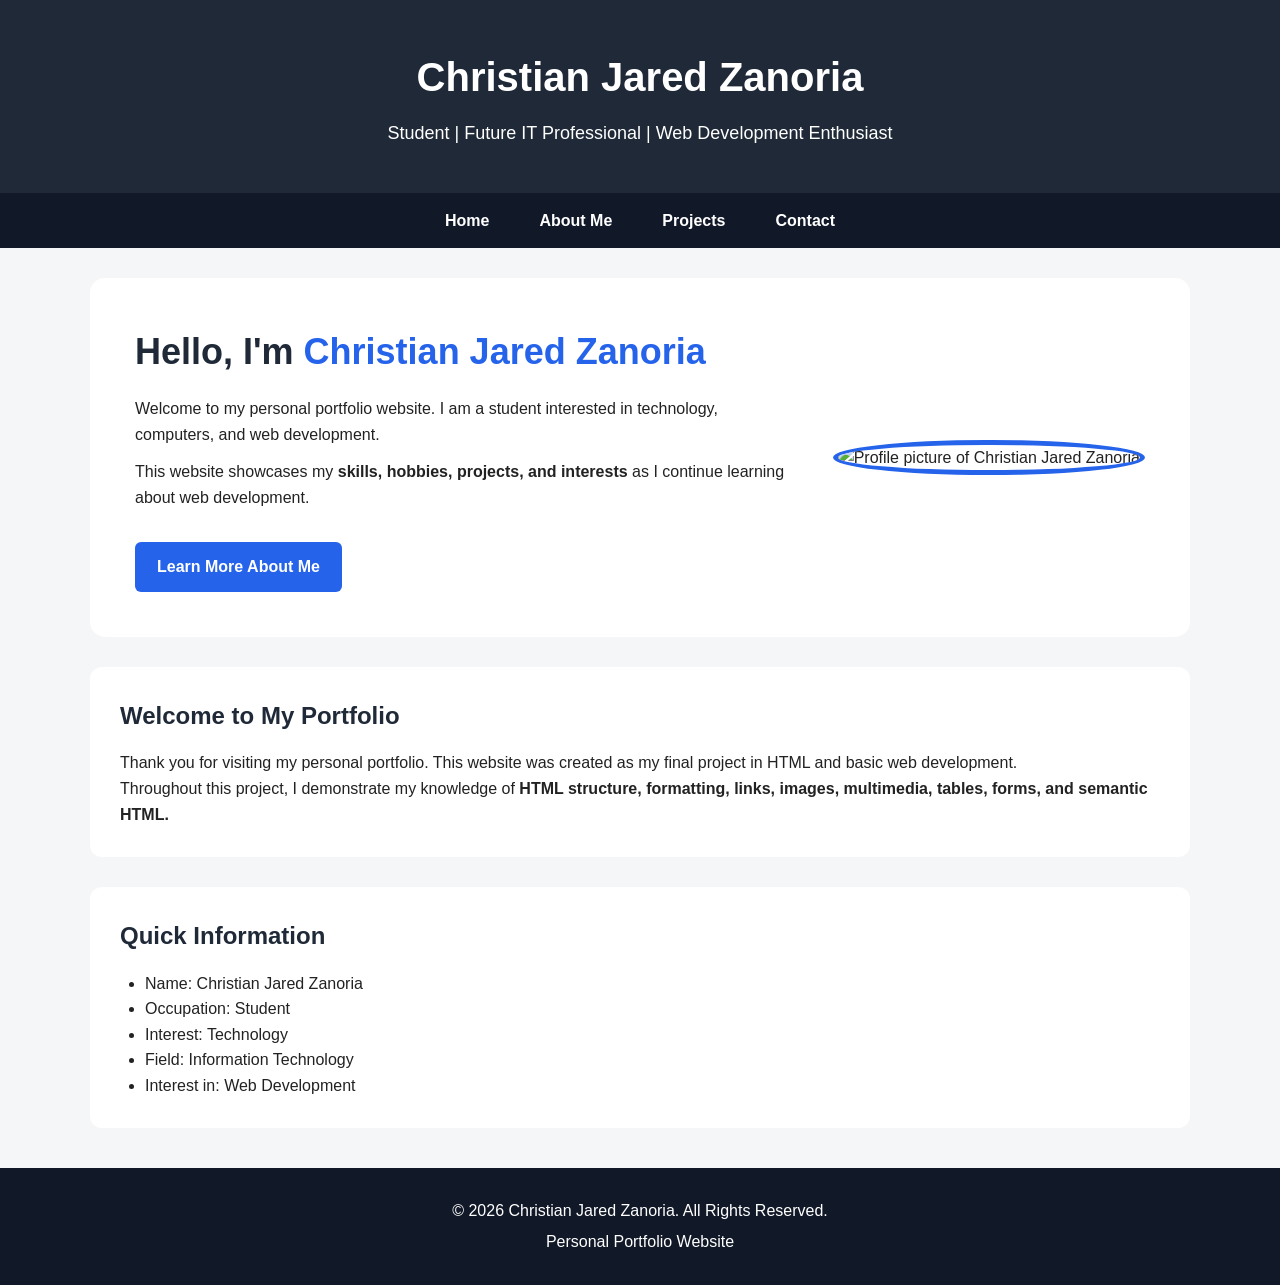
==== index.html @ aafdacde "Add files via upload" ====
<!DOCTYPE html>
<html lang="en">

<head>
    <meta charset="UTF-8">
    <meta name="viewport" content="width=device-width, initial-scale=1.0">
    <title>Christian Jared Zanoria | Home</title>
    <link rel="stylesheet" href="style.css">
</head>

<body>

<header>
    <div class="container">
        <h1>Christian Jared Zanoria</h1>
        <p>Student | Future IT Professional | Web Development Enthusiast</p>
    </div>
</header>

<nav>
    <div class="container">
        <a href="index.html">Home</a>
        <a href="about.html">About Me</a>
        <a href="projects.html">Projects</a>
        <a href="contact.html">Contact</a>
    </div>
</nav>

<main>

    <section class="hero">

        <div class="hero-text">
            <h2>Hello, I'm <span>Christian Jared Zanoria</span></h2>

            <p>
                Welcome to my personal portfolio website. I am a student
                interested in technology, computers, and web development.
            </p>

            <p>
                This website showcases my
                <strong>skills, hobbies, projects, and interests</strong>
                as I continue learning about web development.
            </p>

            <a href="about.html" class="button">
                Learn More About Me
            </a>
        </div>

        <div class="profile">
            <img src="images/profile.jpg"
                 alt="Profile picture of Christian Jared Zanoria">
        </div>

    </section>

    <section class="welcome">

        <h2>Welcome to My Portfolio</h2>

        <p>
            Thank you for visiting my personal portfolio. This website
            was created as my final project in HTML and basic web development.
        </p>

        <p>
            Throughout this project, I demonstrate my knowledge of
            <strong>HTML structure, formatting, links, images, multimedia,
            tables, forms, and semantic HTML.</strong>
        </p>

    </section>

    <aside class="quick-info">

        <h2>Quick Information</h2>

        <ul>
            <li>Name: Christian Jared Zanoria</li>
            <li>Occupation: Student</li>
            <li>Interest: Technology</li>
            <li>Field: Information Technology</li>
            <li>Interest in: Web Development</li>
        </ul>

    </aside>

</main>

<footer>
    <p>&copy; 2026 Christian Jared Zanoria. All Rights Reserved.</p>
    <p>Personal Portfolio Website</p>
</footer>

</body>
</html>
---- style.css ----
/* =================================
   GENERAL SETTINGS
   ================================= */

* {
    margin: 0;
    padding: 0;
    box-sizing: border-box;
}

html {
    scroll-behavior: smooth;
}

body {
    font-family: Arial, Helvetica, sans-serif;
    line-height: 1.6;
    background-color: #f4f6f8;
    color: #222;
}

.container {
    width: 90%;
    max-width: 1100px;
    margin: auto;
}

h2 {
    color: #1f2937;
    margin-bottom: 15px;
}

h3 {
    color: #1f2937;
    margin-top: 15px;
    margin-bottom: 10px;
}


/* =================================
   HEADER
   ================================= */

header {
    background-color: #1f2937;
    color: white;
    text-align: center;
    padding: 45px 20px;
}

header h1 {
    font-size: 40px;
    margin-bottom: 10px;
}

header p {
    font-size: 18px;
}


/* =================================
   NAVIGATION
   ================================= */

nav {
    background-color: #111827;
}

nav .container {
    display: flex;
    justify-content: center;
    flex-wrap: wrap;
}

nav a {
    color: white;
    text-decoration: none;
    padding: 15px 25px;
    display: block;
    font-weight: bold;
}

nav a:hover {
    background-color: #374151;
}


/* =================================
   MAIN
   ================================= */

main {
    width: 90%;
    max-width: 1100px;
    margin: 30px auto;
}

section {
    margin-bottom: 30px;
}


/* =================================
   HOME PAGE
   ================================= */

.hero {
    background-color: white;
    padding: 45px;
    border-radius: 15px;

    display: flex;
    align-items: center;
    justify-content: space-between;

    gap: 40px;
}

.hero-text {
    flex: 1;
}

.hero-text h2 {
    font-size: 36px;
}

.hero-text span {
    color: #2563eb;
}

.hero-text p {
    margin-bottom: 12px;
}

.profile img {
    width: 260px;
    height: 260px;

    object-fit: cover;

    border-radius: 50%;

    border: 5px solid #2563eb;
}

.button {
    display: inline-block;

    margin-top: 20px;

    padding: 12px 22px;

    background-color: #2563eb;

    color: white;

    text-decoration: none;

    border-radius: 6px;

    font-weight: bold;
}

.button:hover {
    background-color: #1d4ed8;
}

.welcome,
.quick-info,
.content-section,
.multimedia-section,
.contact-section,
.contact-info,
.tip-box {
    background-color: white;

    padding: 30px;

    border-radius: 12px;

    margin-bottom: 30px;
}

.quick-info ul {
    margin-left: 25px;
}


/* =================================
   ABOUT PAGE
   ================================= */

.content-section ul,
.content-section ol {
    margin: 10px 0 25px 30px;
}

.content-section li {
    margin-bottom: 8px;
}

hr {
    margin: 25px 0;

    border: none;

    border-top: 1px solid #ddd;
}


/* =================================
   TABLE
   ================================= */

table {
    width: 100%;

    border-collapse: collapse;

    margin-top: 20px;
}

th,
td {
    border: 1px solid #ccc;

    padding: 13px;

    text-align: left;
}

th {
    background-color: #1f2937;

    color: white;
}

tr:nth-child(even) {
    background-color: #f3f4f6;
}


/* =================================
   PROJECTS
   ================================= */

.projects {
    display: grid;

    grid-template-columns:
        repeat(3, 1fr);

    gap: 20px;
}

.project-card {
    border: 1px solid #ddd;

    border-radius: 10px;

    padding: 20px;

    background-color: #f9fafb;
}

.project-card img {
    width: 100%;

    height: 180px;

    object-fit: cover;

    border-radius: 8px;
}

.project-card p {
    margin-bottom: 15px;
}

.project-card a {
    color: #2563eb;

    font-weight: bold;

    text-decoration: none;
}

.project-card a:hover {
    text-decoration: underline;
}


/* =================================
   MULTIMEDIA
   ================================= */

.multimedia-section audio {
    width: 100%;

    margin: 10px 0 30px;
}

.multimedia-section video {
    display: block;

    max-width: 100%;

    margin-top: 10px;

    border-radius: 8px;
}


/* =================================
   CONTACT FORM
   ================================= */

form {
    margin-top: 20px;
}

form > label {
    display: block;

    margin-top: 15px;

    margin-bottom: 5px;

    font-weight: bold;
}

input[type="text"],
input[type="email"],
select,
textarea {
    width: 100%;

    padding: 12px;

    border: 1px solid #ccc;

    border-radius: 6px;

    font-size: 16px;

    font-family: Arial, Helvetica, sans-serif;
}

textarea {
    resize: vertical;
}

fieldset {
    border: 1px solid #ccc;

    border-radius: 6px;

    padding: 15px;

    margin-top: 20px;
}

fieldset legend {
    font-weight: bold;

    padding: 0 5px;
}

fieldset label {
    display: block;

    font-weight: normal;

    margin: 8px 0;
}

input[type="radio"],
input[type="checkbox"] {
    margin-right: 8px;
}

.form-buttons {
    margin-top: 20px;
}

button {
    padding: 12px 25px;

    border: none;

    border-radius: 6px;

    cursor: pointer;

    font-size: 16px;

    margin-right: 10px;

    background-color: #2563eb;

    color: white;
}

button:hover {
    background-color: #1d4ed8;
}


/* =================================
   ASIDE
   ================================= */

.tip-box {
    border-left: 5px solid #2563eb;
}

.tip-box a {
    color: #2563eb;

    font-weight: bold;
}

.contact-info {
    text-align: center;
}

.contact-info p {
    margin: 8px;
}


/* =================================
   FOOTER
   ================================= */

footer {
    background-color: #111827;

    color: white;

    text-align: center;

    padding: 25px;

    margin-top: 40px;
}

footer p {
    margin: 5px;
}


/* =================================
   RESPONSIVE DESIGN
   ================================= */

@media (max-width: 800px) {

    .hero {
        flex-direction: column-reverse;

        text-align: center;

        padding: 30px;
    }

    .projects {
        grid-template-columns: 1fr;
    }

    nav .container {
        flex-direction: column;

        text-align: center;
    }

    nav a {
        width: 100%;
    }

    .profile img {
        width: 200px;

        height: 200px;
    }

    header h1 {
        font-size: 30px;
    }

    .hero-text h2 {
        font-size: 28px;
    }

    table {
        font-size: 14px;
    }
}
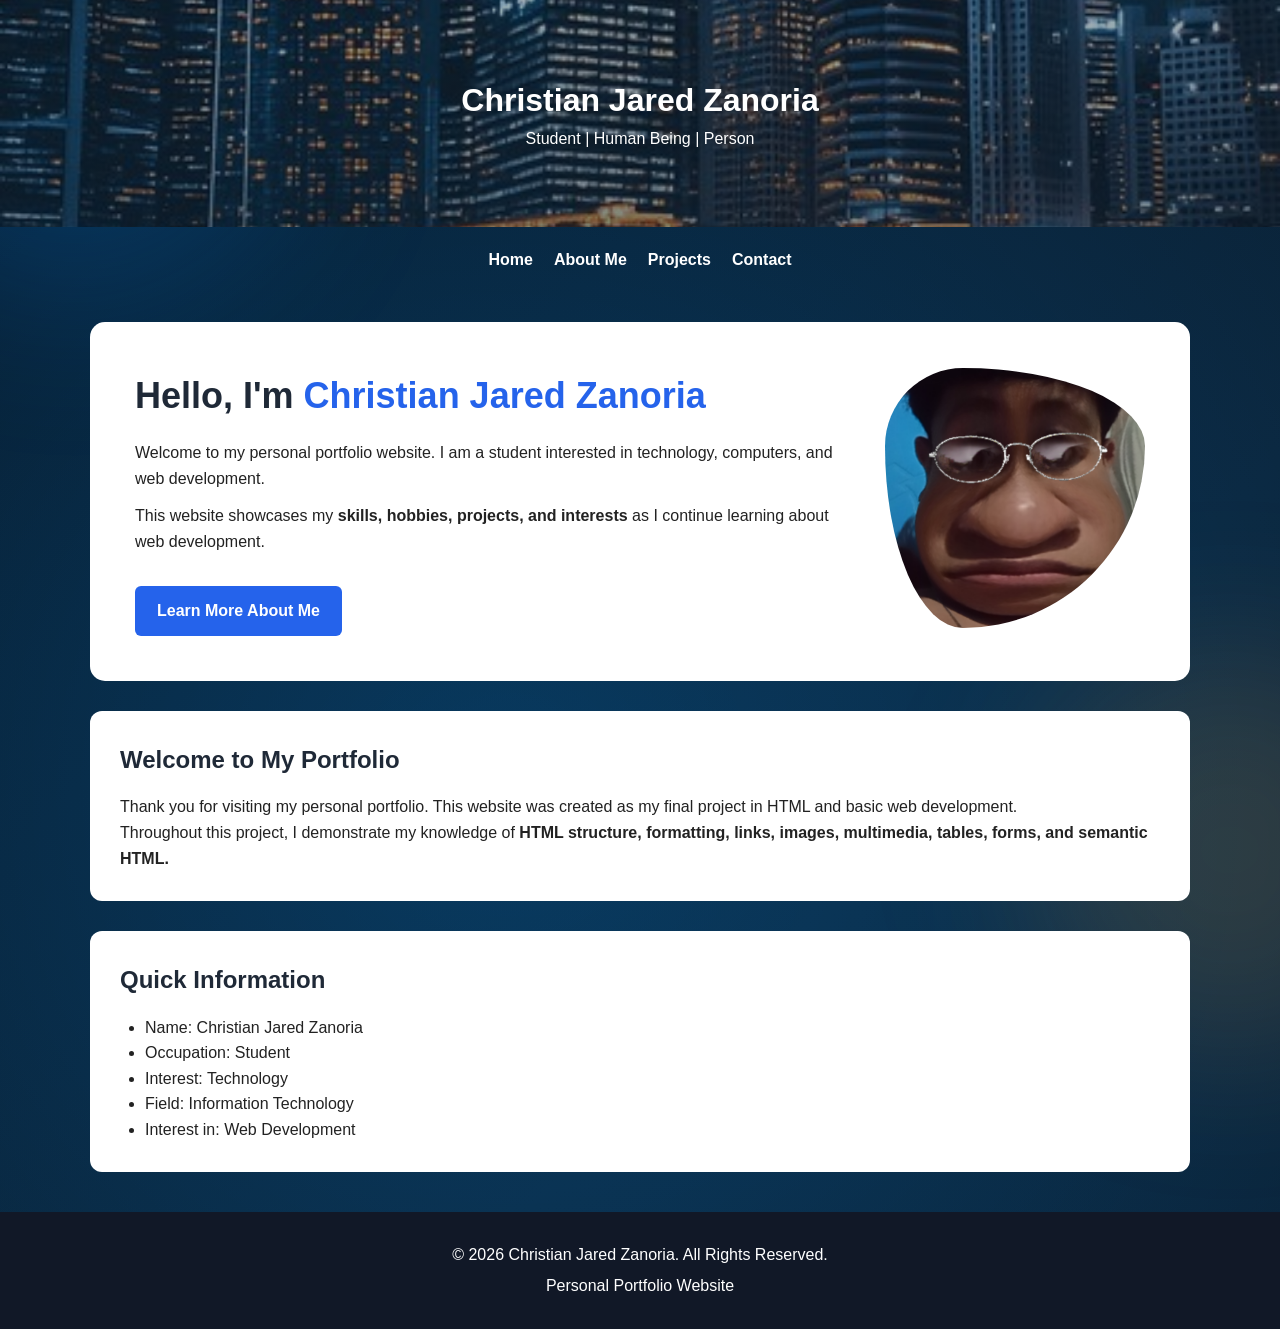
==== commit dc63cabe: "Update index.html" ====
--- a/index.html
+++ b/index.html
@@ -13,7 +13,7 @@
 <header>
     <div class="container">
         <h1>Christian Jared Zanoria</h1>
-        <p>Student | Future IT Professional | Web Development Enthusiast</p>
+        <p>Student | Human Being | Person</p>
     </div>
 </header>
 
@@ -95,4 +95,4 @@
 </footer>
 
 </body>
-</html>+</html>
--- a/style.css
+++ b/style.css
@@ -42,15 +42,25 @@
    ================================= */
 
 header {
-    background-color: #1f2937;
+    position: relative;
+
+    background-image:
+        linear-gradient(
+            rgba(7, 26, 43, 0.35),
+            rgba(7, 26, 43, 0.50)
+        ),
+        url("images/city.jpg");
+
+    background-size: cover;
+    background-position: center;
+    background-repeat: no-repeat;
+
     color: white;
     text-align: center;
-    padding: 45px 20px;
-}
-
-header h1 {
-    font-size: 40px;
-    margin-bottom: 10px;
+    padding: 75px 20px;
+
+    overflow: hidden;
+}
 }
 
 header p {
@@ -58,30 +68,43 @@
 }
 
 
-/* =================================
-   NAVIGATION
-   ================================= */
-
-nav {
-    background-color: #111827;
-}
+/* ================================
+   NAVIGATION BUTTONS
+   ================================ */
 
 nav .container {
     display: flex;
     justify-content: center;
+    align-items: center;
+    gap: 10px;
     flex-wrap: wrap;
 }
 
 nav a {
+    display: inline-block;
+    padding: 12px 20px;
     color: white;
     text-decoration: none;
-    padding: 15px 25px;
-    display: block;
     font-weight: bold;
-}
-
+    border-radius: 8px;
+
+    /* Animation */
+    transition: 
+        transform 0.3s ease,
+        background-color 0.3s ease,
+        box-shadow 0.3s ease;
+}
+
+/* Hover effect */
 nav a:hover {
-    background-color: #374151;
+    transform: translateY(-5px);
+    background-color: #2563eb;
+    box-shadow: 0 5px 15px rgba(0, 0, 0, 0.3);
+}
+
+/* When button is clicked */
+nav a:active {
+    transform: translateY(-1px) scale(0.96);
 }
 
 
@@ -138,9 +161,10 @@
 
     object-fit: cover;
 
-    border-radius: 50%;
-
-    border: 5px solid #2563eb;
+    border-radius: 30% 70% 70% 30%
+    / 30% 30% 70% 70%;
+
+    border: 0px solid #2563eb;
 }
 
 .button {
@@ -208,38 +232,54 @@
 }
 
 
-/* =================================
-   TABLE
-   ================================= */
+/* TABLE */
 
 table {
-    width: 100%;
-
+    width: calc(100% - 40px) !important;
+    max-width: 900px;
+    margin: 25px auto !important;
     border-collapse: collapse;
-
-    margin-top: 20px;
+    box-sizing: border-box;
 }
 
 th,
 td {
     border: 1px solid #ccc;
-
-    padding: 13px;
-
+    padding: 15px;
     text-align: left;
+    vertical-align: middle;
+    box-sizing: border-box;
 }
 
 th {
     background-color: #1f2937;
-
     color: white;
 }
 
 tr:nth-child(even) {
     background-color: #f3f4f6;
 }
-
-
+/* =================================
+   PERSONAL MOTTO
+   ================================= */
+
+.tip-box {
+    padding: 15px 25px 25px 25px;
+}
+   
+.tip-box h3 {
+   text-align: left;
+   margin-top: 0px;
+   margin-bottom: 20px;
+}
+
+.tip-box p {
+    text-align: center;
+    font-size: 17px;
+    margin-top: 0px;
+    margin-bottom: 0px;
+
+}
 /* =================================
    PROJECTS
    ================================= */
@@ -426,6 +466,7 @@
 
 .contact-info p {
     margin: 8px;
+    text-align: left;
 }
 
 
@@ -495,4 +536,353 @@
     table {
         font-size: 14px;
     }
-}+}
+
+
+   /* =====================================
+   MINIMALIST MOVING ANIMATIONS
+===================================== */
+
+/* Smooth page entrance */
+main {
+    animation: pageEnter 0.8s ease-out;
+}
+
+@keyframes pageEnter {
+    from {
+        opacity: 0;
+        transform: translateY(15px);
+    }
+
+    to {
+        opacity: 1;
+        transform: translateY(0);
+    }
+}
+
+
+/* Profile picture floating animation */
+.hero-image img {
+    animation: profileFloat 4s ease-in-out infinite;
+}
+
+@keyframes profileFloat {
+    0%,
+    100% {
+        transform: translateY(0);
+    }
+
+    50% {
+        transform: translateY(-8px);
+    }
+}
+
+
+/* Buttons */
+.button {
+    transition: transform 0.25s ease,
+                box-shadow 0.25s ease;
+}
+
+.button:hover {
+    transform: translateY(-3px);
+    box-shadow: 0 6px 15px rgba(0, 0, 0, 0.15);
+}
+
+
+/* Navigation */
+nav a {
+    transition: transform 0.25s ease,
+                background-color 0.25s ease;
+}
+
+nav a:hover {
+    transform: translateY(-2px);
+}
+
+
+/* Cards */
+.card {
+    transition: transform 0.3s ease,
+                box-shadow 0.3s ease;
+}
+
+.card:hover {
+    transform: translateY(-4px);
+    box-shadow: 0 8px 20px rgba(0, 0, 0, 0.10);
+}
+
+
+/* Project cards */
+.project-card {
+    transition: transform 0.3s ease,
+                box-shadow 0.3s ease;
+}
+
+.project-card:hover {
+    transform: translateY(-6px);
+    box-shadow: 0 10px 25px rgba(0, 0, 0, 0.12);
+}
+
+
+/* Project images gently zoom on hover */
+.project-card img {
+    transition: transform 0.4s ease;
+}
+
+.project-card:hover img {
+    transform: scale(1.03);
+}
+
+
+/* Accessibility */
+@media (prefers-reduced-motion: reduce) {
+
+    *,
+    *::before,
+    *::after {
+        animation: none !important;
+        transition: none !important;
+    }
+}
+/* =================================
+   NAME ANIMATION
+   ================================= */
+
+header h1 {
+    animation: fadeSlideDown 1.2s ease-out;
+}
+
+@keyframes fadeSlideDown {
+    from {
+        opacity: 0;
+        transform: translateY(-25px);
+    }
+
+    to {
+        opacity: 1;
+        transform: translateY(0);
+    }
+}
+/* ================================
+   MOBILE NAVIGATION - ONE ROW
+   ================================ */
+
+nav .container {
+    display: flex !important;
+    flex-direction: row !important;
+    justify-content: center !important;
+    align-items: center !important;
+    gap: 20px !important;
+    width: 100% !important;
+    padding: 10px 20px !important;
+}
+
+nav .container a {
+    display: inline-flex !important;
+    width: auto !important;
+    margin: 0 !important;
+    padding: 10px 8px !important;
+    font-size: 16px !important;
+    white-space: nowrap !important;
+    text-align: center;
+    border-radius: 8px;
+
+    transition: all 0.3s ease;
+}
+
+/* Animation */
+nav .container a:hover {
+    transform: translateY(-4px);
+    background-color: #2563eb;
+    box-shadow: 0 5px 12px rgba(0, 0, 0, 0.3);
+}
+
+nav .container a:active {
+    transform: scale(0.92);
+}
+/* ================================
+   NAVIGATION ANIMATION
+   ================================ */
+
+nav .container {
+    display: flex !important;
+    flex-direction: row !important;
+    justify-content: center !important;
+    align-items: center !important;
+    gap: 5px !important;
+}
+
+/* Starting position */
+nav a {
+    opacity: 0;
+    transform: translateY(15px);
+    animation: navFadeIn 0.7s ease forwards;
+}
+
+/* Show one by one */
+nav a:nth-child(1) {
+    animation-delay: 0.3s;
+}
+
+nav a:nth-child(2) {
+    animation-delay: 0.6s;
+}
+
+nav a:nth-child(3) {
+    animation-delay: 0.9s;
+}
+
+nav a:nth-child(4) {
+    animation-delay: 1.2s;
+}
+
+/* Animation */
+@keyframes navFadeIn {
+    from {
+        opacity: 0;
+        transform: translateY(15px);
+    }
+
+    to {
+        opacity: 1;
+        transform: translateY(0);
+    }
+}
+
+/* Hover effect after appearing */
+nav a:hover {
+    transform: translateY(-4px);
+    background-color: #2563eb;
+    box-shadow: 0 5px 12px rgba(0, 0, 0, 0.3);
+}
+/* =================================
+   MODERN CITY MOVING BACKGROUND
+   ================================= */
+
+body {
+    position: relative;
+    overflow-x: hidden;
+
+    background:
+        radial-gradient(
+            circle at 20% 30%,
+            rgba(0, 150, 255, 0.20),
+            transparent 35%
+        ),
+        radial-gradient(
+            circle at 80% 70%,
+            rgba(255, 170, 60, 0.15),
+            transparent 35%
+        ),
+        linear-gradient(
+            135deg,
+            #071a2b,
+            #0b263d,
+            #092238,
+            #061522
+        );
+
+    background-size: 200% 200%;
+    animation: cityBackground 12s ease-in-out infinite;
+}
+
+
+/* Blue city glow */
+body::before {
+    content: "";
+    position: fixed;
+
+    width: 450px;
+    height: 450px;
+
+    top: -150px;
+    left: -150px;
+
+    border-radius: 50%;
+
+    background: rgba(0, 140, 255, 0.18);
+
+    filter: blur(80px);
+
+    z-index: -1;
+
+    animation: blueGlow 9s ease-in-out infinite alternate;
+}
+
+
+/* Warm building-light glow */
+body::after {
+    content: "";
+    position: fixed;
+
+    width: 400px;
+    height: 400px;
+
+    right: -150px;
+    bottom: -150px;
+
+    border-radius: 50%;
+
+    background: rgba(255, 170, 60, 0.14);
+
+    filter: blur(80px);
+
+    z-index: -1;
+
+    animation: goldGlow 11s ease-in-out infinite alternate;
+}
+
+
+/* Background movement */
+@keyframes cityBackground {
+
+    0% {
+        background-position: 0% 50%;
+    }
+
+    50% {
+        background-position: 100% 50%;
+    }
+
+    100% {
+        background-position: 0% 50%;
+    }
+
+}
+
+
+/* Blue glow movement */
+@keyframes blueGlow {
+
+    0% {
+        transform: translate(0, 0) scale(1);
+    }
+
+    50% {
+        transform: translate(180px, 120px) scale(1.25);
+    }
+
+    100% {
+        transform: translate(350px, 250px) scale(0.9);
+    }
+
+}
+
+
+/* Golden glow movement */
+@keyframes goldGlow {
+
+    0% {
+        transform: translate(0, 0) scale(1);
+    }
+
+    50% {
+        transform: translate(-150px, -120px) scale(1.3);
+    }
+
+    100% {
+        transform: translate(-300px, -250px) scale(0.9);
+    }
+
+   }
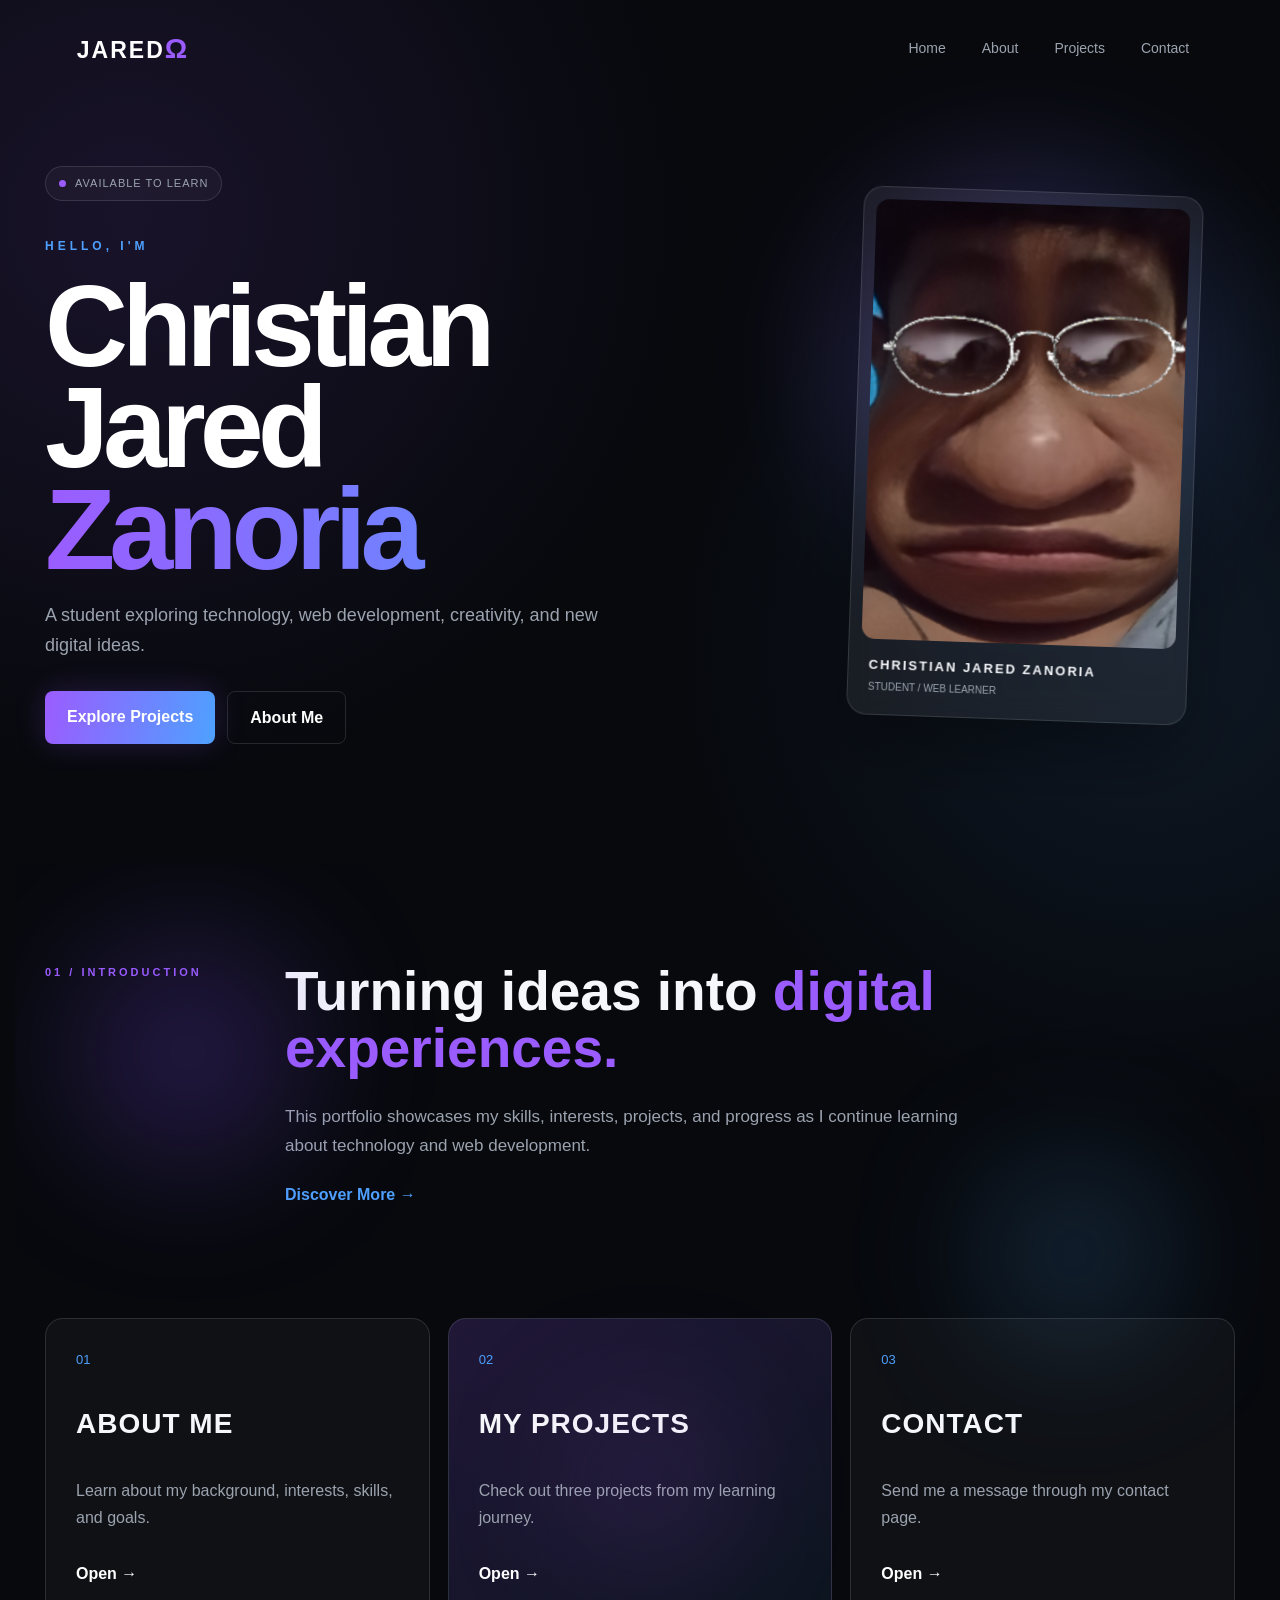
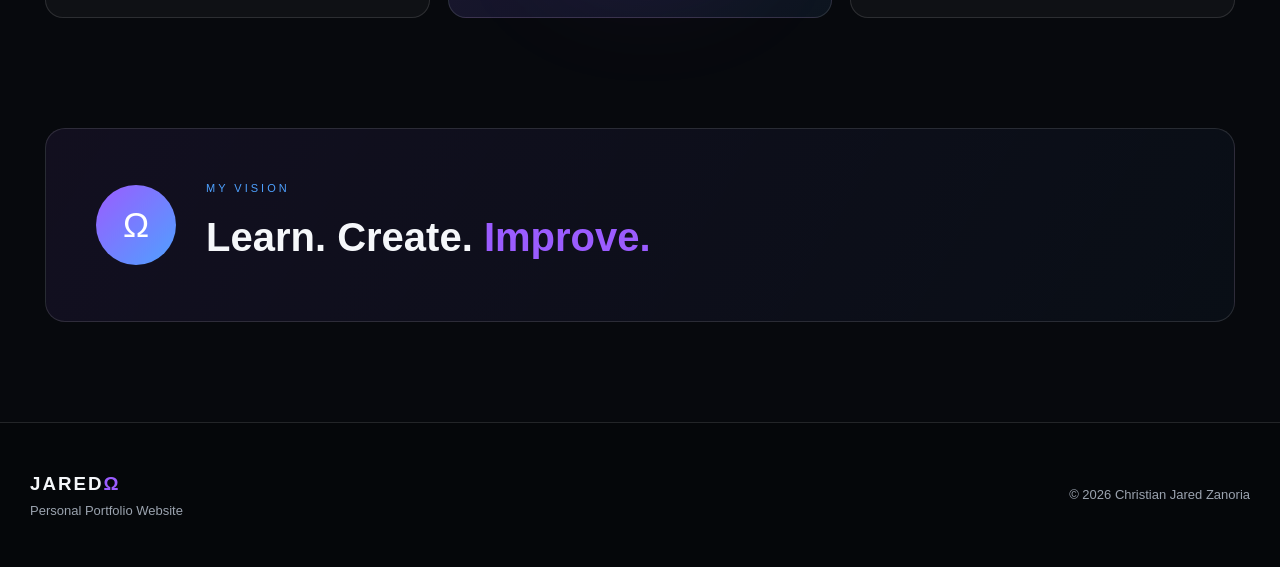
==== commit b791e70f: "Add files via upload" ====
--- a/index.html
+++ b/index.html
@@ -4,95 +4,239 @@
 <head>
     <meta charset="UTF-8">
     <meta name="viewport" content="width=device-width, initial-scale=1.0">
-    <title>Christian Jared Zanoria | Home</title>
+
+    <title>Christian Jared Zanoria | Portfolio</title>
+
     <link rel="stylesheet" href="style.css">
 </head>
 
 <body>
 
 <header>
-    <div class="container">
-        <h1>Christian Jared Zanoria</h1>
-        <p>Student | Human Being | Person</p>
+
+    <nav>
+
+        <div class="nav-container">
+
+            <a href="index.html" class="logo">
+                JARED<span>Ω</span>
+            </a>
+
+            <div class="nav-links">
+
+                <a href="index.html">Home</a>
+                <a href="about.html">About</a>
+                <a href="projects.html">Projects</a>
+                <a href="contact.html">Contact</a>
+
+            </div>
+
+        </div>
+
+    </nav>
+
+
+    <section class="hero">
+
+        <div class="hero-content">
+
+            <div class="status">
+                <span></span>
+                AVAILABLE TO LEARN
+            </div>
+
+            <p class="intro">
+                HELLO, I'M
+            </p>
+
+            <h1>
+                Christian Jared
+                <strong>Zanoria</strong>
+            </h1>
+
+            <p class="hero-text">
+                A student exploring technology, web development,
+                creativity, and new digital ideas.
+            </p>
+
+            <div class="hero-buttons">
+
+                <a href="projects.html" class="main-button">
+                    Explore Projects
+                </a>
+
+                <a href="about.html" class="outline-button">
+                    About Me
+                </a>
+
+            </div>
+
+        </div>
+
+
+        <div class="profile-container">
+
+            <div class="glow-circle"></div>
+
+            <div class="profile-card">
+
+                <img src="images/profile.jpg"
+                     alt="Reencarl Omega">
+
+                <div class="profile-info">
+
+                    <strong>CHRISTIAN JARED ZANORIA</strong>
+
+                    <span>STUDENT / WEB LEARNER</span>
+
+                </div>
+
+            </div>
+
+        </div>
+
+    </section>
+
+</header>
+
+
+<main>
+    
+    <div class="floating-orb orb-1"></div>
+    <div class="floating-orb orb-2"></div>
+    <div class="floating-orb orb-3"></div>
+    
+    <section class="welcome">
+
+        <div class="section-tag">
+            01 / INTRODUCTION
+        </div>
+
+        <div class="welcome-content">
+
+            <h2>
+                Turning ideas into
+                <span>digital experiences.</span>
+            </h2>
+
+            <p>
+                This portfolio showcases my skills, interests,
+                projects, and progress as I continue learning
+                about technology and web development.
+            </p>
+
+            <a href="about.html">
+                Discover More →
+            </a>
+
+        </div>
+
+    </section>
+
+
+    <section class="feature-grid">
+
+        <article class="feature-card">
+
+            <span>01</span>
+
+            <h3>ABOUT ME</h3>
+
+            <p>
+                Learn about my background,
+                interests, skills, and goals.
+            </p>
+
+            <a href="about.html">
+                Open →
+            </a>
+
+        </article>
+
+
+        <article class="feature-card featured">
+
+            <span>02</span>
+
+            <h3>MY PROJECTS</h3>
+
+            <p>
+                Check out three projects
+                from my learning journey.
+            </p>
+
+            <a href="projects.html">
+                Open →
+            </a>
+
+        </article>
+
+
+        <article class="feature-card">
+
+            <span>03</span>
+
+            <h3>CONTACT</h3>
+
+            <p>
+                Send me a message through
+                my contact page.
+            </p>
+
+            <a href="contact.html">
+                Open →
+            </a>
+
+        </article>
+
+    </section>
+
+
+    <aside class="vision">
+
+        <div class="vision-symbol">
+            Ω
+        </div>
+
+        <div>
+
+            <p>MY VISION</p>
+
+            <h2>
+                Learn. Create.
+                <span>Improve.</span>
+            </h2>
+
+        </div>
+
+    </aside>
+
+</main>
+
+
+<footer>
+
+    <div class="footer-container">
+
+        <div>
+
+            <h3>
+                JARED<span>Ω</span>
+            </h3>
+
+            <p>
+                Personal Portfolio Website
+            </p>
+
+        </div>
+
+        <p>
+            © 2026 Christian Jared Zanoria
+        </p>
+
     </div>
-</header>
-
-<nav>
-    <div class="container">
-        <a href="index.html">Home</a>
-        <a href="about.html">About Me</a>
-        <a href="projects.html">Projects</a>
-        <a href="contact.html">Contact</a>
-    </div>
-</nav>
-
-<main>
-
-    <section class="hero">
-
-        <div class="hero-text">
-            <h2>Hello, I'm <span>Christian Jared Zanoria</span></h2>
-
-            <p>
-                Welcome to my personal portfolio website. I am a student
-                interested in technology, computers, and web development.
-            </p>
-
-            <p>
-                This website showcases my
-                <strong>skills, hobbies, projects, and interests</strong>
-                as I continue learning about web development.
-            </p>
-
-            <a href="about.html" class="button">
-                Learn More About Me
-            </a>
-        </div>
-
-        <div class="profile">
-            <img src="images/profile.jpg"
-                 alt="Profile picture of Christian Jared Zanoria">
-        </div>
-
-    </section>
-
-    <section class="welcome">
-
-        <h2>Welcome to My Portfolio</h2>
-
-        <p>
-            Thank you for visiting my personal portfolio. This website
-            was created as my final project in HTML and basic web development.
-        </p>
-
-        <p>
-            Throughout this project, I demonstrate my knowledge of
-            <strong>HTML structure, formatting, links, images, multimedia,
-            tables, forms, and semantic HTML.</strong>
-        </p>
-
-    </section>
-
-    <aside class="quick-info">
-
-        <h2>Quick Information</h2>
-
-        <ul>
-            <li>Name: Christian Jared Zanoria</li>
-            <li>Occupation: Student</li>
-            <li>Interest: Technology</li>
-            <li>Field: Information Technology</li>
-            <li>Interest in: Web Development</li>
-        </ul>
-
-    </aside>
-
-</main>
-
-<footer>
-    <p>&copy; 2026 Christian Jared Zanoria. All Rights Reserved.</p>
-    <p>Personal Portfolio Website</p>
+
 </footer>
 
 </body>
-</html>
+</html>
--- a/style.css
+++ b/style.css
@@ -1,6 +1,7 @@
-/* =================================
-   GENERAL SETTINGS
-   ================================= */
+/* ==========================================
+   Jared Zanoria PORTFOLIO
+   FUTURISTIC GLASS DESIGN
+========================================== */
 
 * {
     margin: 0;
@@ -8,365 +9,1105 @@
     box-sizing: border-box;
 }
 
+:root {
+    --black: #07090d;
+    --dark: #0d1118;
+    --card: rgba(255,255,255,0.06);
+
+    --white: #f5f7fa;
+    --gray: #9ba3af;
+
+    --purple: #9b5cff;
+    --blue: #4ea1ff;
+
+    --line: rgba(255,255,255,0.12);
+}
+
 html {
     scroll-behavior: smooth;
 }
 
 body {
     font-family: Arial, Helvetica, sans-serif;
-    line-height: 1.6;
-    background-color: #f4f6f8;
-    color: #222;
-}
-
-.container {
-    width: 90%;
-    max-width: 1100px;
+
+    background:
+        radial-gradient(
+            circle at 10% 10%,
+            rgba(155,92,255,0.12),
+            transparent 25%
+        ),
+        radial-gradient(
+            circle at 90% 30%,
+            rgba(78,161,255,0.10),
+            transparent 25%
+        ),
+        var(--black);
+
+    color: var(--white);
+
+    line-height: 1.7;
+}
+
+a {
+    transition: 0.3s;
+}
+
+img {
+    max-width: 100%;
+}
+
+
+/* ==========================================
+   NAVIGATION
+========================================== */
+
+nav {
+    padding: 25px 6%;
+
+    position: relative;
+    z-index: 20;
+}
+
+.nav-container {
+    max-width: 1250px;
+
     margin: auto;
-}
-
-h2 {
-    color: #1f2937;
-    margin-bottom: 15px;
-}
-
-h3 {
-    color: #1f2937;
-    margin-top: 15px;
-    margin-bottom: 10px;
-}
-
-
-/* =================================
-   HEADER
-   ================================= */
-
-header {
+
+    display: flex;
+
+    justify-content: space-between;
+
+    align-items: center;
+}
+
+.logo {
+    color: white;
+
+    text-decoration: none;
+
+    font-size: 23px;
+
+    font-weight: 900;
+
+    letter-spacing: 2px;
+}
+
+.logo span {
+    color: var(--purple);
+
+    font-size: 28px;
+}
+
+.nav-links {
+    display: flex;
+
+    gap: 8px;
+}
+
+.nav-links a {
+    color: var(--gray);
+
+    text-decoration: none;
+
+    padding: 8px 14px;
+
+    font-size: 14px;
+
+    border-radius: 20px;
+}
+
+.nav-links a:hover {
+    color: white;
+
+    background: rgba(155,92,255,0.12);
+}
+
+
+/* ==========================================
+   HERO
+========================================== */
+
+.hero {
+    max-width: 1250px;
+
+    min-height: 85vh;
+
+    margin: auto;
+
+    padding: 50px 30px 100px;
+
+    display: grid;
+
+    grid-template-columns: 1fr 420px;
+
+    gap: 90px;
+
+    align-items: center;
+}
+
+.hero-content {
+    max-width: 700px;
+}
+
+.status {
+    display: inline-flex;
+
+    align-items: center;
+
+    gap: 9px;
+
+    padding: 7px 13px;
+
+    border: 1px solid var(--line);
+
+    border-radius: 30px;
+
+    color: var(--gray);
+
+    font-size: 11px;
+
+    letter-spacing: 1px;
+
+    background: rgba(255,255,255,0.03);
+}
+
+.status span {
+    width: 7px;
+    height: 7px;
+
+    border-radius: 50%;
+
+    background: var(--purple);
+}
+
+.intro {
+    color: var(--blue);
+
+    font-size: 12px;
+
+    letter-spacing: 4px;
+
+    font-weight: bold;
+}
+
+.hero .intro {
+    margin-top: 35px;
+}
+
+.hero h1 {
+    font-size: clamp(65px, 9vw, 115px);
+
+    line-height: 0.88;
+
+    letter-spacing: -6px;
+
+    margin: 20px 0;
+
+    color: white;
+}
+
+.hero h1 strong {
+    display: block;
+
+    font-weight: 900;
+
+    background: linear-gradient(
+        90deg,
+        var(--purple),
+        var(--blue)
+    );
+
+    -webkit-background-clip: text;
+
+    -webkit-text-fill-color: transparent;
+}
+
+.hero-text {
+    color: var(--gray);
+
+    font-size: 18px;
+
+    max-width: 580px;
+
+    margin-bottom: 30px;
+}
+
+
+/* ==========================================
+   HERO BUTTONS
+========================================== */
+
+.hero-buttons {
+    display: flex;
+
+    gap: 12px;
+
+    flex-wrap: wrap;
+}
+
+.main-button,
+.outline-button {
+    display: inline-block;
+
+    padding: 12px 22px;
+
+    border-radius: 8px;
+
+    text-decoration: none;
+
+    font-weight: bold;
+}
+
+.main-button {
+    color: white;
+
+    background:
+        linear-gradient(
+            100deg,
+            var(--purple),
+            var(--blue)
+        );
+
+    box-shadow:
+        0 0 30px rgba(155,92,255,0.2);
+}
+
+.outline-button {
+    color: white;
+
+    border: 1px solid var(--line);
+}
+
+.main-button:hover,
+.outline-button:hover {
+    transform: translateY(-3px);
+}
+
+
+/* ==========================================
+   PROFILE
+========================================== */
+
+.profile-container {
     position: relative;
 
-    background-image:
+    display: flex;
+
+    justify-content: center;
+}
+
+.glow-circle {
+    width: 340px;
+    height: 340px;
+
+    position: absolute;
+
+    border-radius: 50%;
+
+    background:
         linear-gradient(
-            rgba(7, 26, 43, 0.35),
-            rgba(7, 26, 43, 0.50)
-        ),
-        url("images/city.jpg");
-
-    background-size: cover;
-    background-position: center;
-    background-repeat: no-repeat;
-
+            135deg,
+            var(--purple),
+            var(--blue)
+        );
+
+    filter: blur(70px);
+
+    opacity: 0.35;
+}
+
+.profile-card {
+    width: 340px;
+
+    padding: 12px;
+
+    position: relative;
+
+    background: rgba(255,255,255,0.06);
+
+    border: 1px solid var(--line);
+
+    border-radius: 20px;
+
+    backdrop-filter: blur(15px);
+
+    transform: rotate(2deg);
+
+    box-shadow:
+        0 30px 80px rgba(0,0,0,0.4);
+}
+
+.profile-card img {
+    width: 100%;
+
+    height: 440px;
+
+    object-fit: cover;
+
+    display: block;
+
+    border-radius: 13px;
+}
+
+.profile-info {
+    padding: 15px 8px 7px;
+
+    display: flex;
+
+    flex-direction: column;
+}
+
+.profile-info strong {
+    font-size: 13px;
+
+    letter-spacing: 2px;
+}
+
+.profile-info span {
+    color: var(--gray);
+
+    font-size: 10px;
+
+    margin-top: 2px;
+}
+
+
+/* ==========================================
+   MAIN
+========================================== */
+
+main {
+    max-width: 1250px;
+
+    margin: auto;
+
+    padding: 100px 30px;
+}
+
+main section {
+    margin-bottom: 110px;
+}
+
+
+/* ==========================================
+   WELCOME
+========================================== */
+
+.welcome {
+    display: grid;
+
+    grid-template-columns: 180px 1fr;
+
+    gap: 60px;
+}
+
+.section-tag {
+    color: var(--purple);
+
+    font-size: 11px;
+
+    letter-spacing: 3px;
+
+    font-weight: bold;
+}
+
+.welcome-content {
+    max-width: 850px;
+}
+
+.welcome h2 {
+    font-size: 55px;
+
+    line-height: 1.05;
+
+    margin-bottom: 25px;
+}
+
+.welcome h2 span,
+.section-heading h2 span,
+.skills-title h2 span,
+.goals h2 span,
+.contact-information h2 span,
+.project-intro h2 span {
+    color: var(--purple);
+}
+
+.welcome p {
+    color: var(--gray);
+
+    font-size: 17px;
+
+    max-width: 700px;
+
+    margin-bottom: 20px;
+}
+
+.welcome a {
+    color: var(--blue);
+
+    text-decoration: none;
+
+    font-weight: bold;
+}
+
+
+/* ==========================================
+   FEATURE CARDS
+========================================== */
+
+.feature-grid {
+    display: grid;
+
+    grid-template-columns: repeat(3, 1fr);
+
+    gap: 18px;
+}
+
+.feature-card {
+    min-height: 300px;
+
+    padding: 30px;
+
+    border: 1px solid var(--line);
+
+    border-radius: 18px;
+
+    background: rgba(255,255,255,0.035);
+
+    display: flex;
+
+    flex-direction: column;
+
+    justify-content: space-between;
+
+    transition: 0.3s;
+}
+
+.feature-card:hover {
+    transform: translateY(-8px);
+
+    border-color: rgba(155,92,255,0.5);
+}
+
+.feature-card.featured {
+    background:
+        linear-gradient(
+            145deg,
+            rgba(155,92,255,0.18),
+            rgba(78,161,255,0.08)
+        );
+}
+
+.feature-card span {
+    color: var(--blue);
+
+    font-size: 13px;
+}
+
+.feature-card h3 {
+    font-size: 28px;
+
+    letter-spacing: 1px;
+}
+
+.feature-card p {
+    color: var(--gray);
+}
+
+.feature-card a {
     color: white;
-    text-align: center;
-    padding: 75px 20px;
-
-    overflow: hidden;
-}
-}
-
-header p {
-    font-size: 18px;
-}
-
-
-/* ================================
-   NAVIGATION BUTTONS
-   ================================ */
-
-nav .container {
+
+    text-decoration: none;
+
+    font-weight: bold;
+}
+
+
+/* ==========================================
+   VISION
+========================================== */
+
+.vision {
+    padding: 50px;
+
     display: flex;
+
+    align-items: center;
+
+    gap: 30px;
+
+    border: 1px solid var(--line);
+
+    border-radius: 20px;
+
+    background:
+        linear-gradient(
+            120deg,
+            rgba(155,92,255,0.08),
+            rgba(78,161,255,0.04)
+        );
+}
+
+.vision-symbol {
+    width: 80px;
+    height: 80px;
+
+    display: flex;
+
+    align-items: center;
     justify-content: center;
-    align-items: center;
-    gap: 10px;
-    flex-wrap: wrap;
-}
-
-nav a {
-    display: inline-block;
-    padding: 12px 20px;
+
+    border-radius: 50%;
+
+    font-size: 35px;
+
     color: white;
-    text-decoration: none;
-    font-weight: bold;
-    border-radius: 8px;
-
-    /* Animation */
-    transition: 
-        transform 0.3s ease,
-        background-color 0.3s ease,
-        box-shadow 0.3s ease;
-}
-
-/* Hover effect */
-nav a:hover {
-    transform: translateY(-5px);
-    background-color: #2563eb;
-    box-shadow: 0 5px 15px rgba(0, 0, 0, 0.3);
-}
-
-/* When button is clicked */
-nav a:active {
-    transform: translateY(-1px) scale(0.96);
-}
-
-
-/* =================================
-   MAIN
-   ================================= */
-
-main {
-    width: 90%;
-    max-width: 1100px;
-    margin: 30px auto;
-}
-
-section {
-    margin-bottom: 30px;
-}
-
-
-/* =================================
-   HOME PAGE
-   ================================= */
-
-.hero {
-    background-color: white;
+
+    background:
+        linear-gradient(
+            135deg,
+            var(--purple),
+            var(--blue)
+        );
+}
+
+.vision p {
+    color: var(--blue);
+
+    font-size: 11px;
+
+    letter-spacing: 3px;
+}
+
+.vision h2 {
+    font-size: 40px;
+
+    margin-top: 5px;
+}
+
+.vision h2 span {
+    color: var(--purple);
+}
+
+
+/* ==========================================
+   INNER PAGE HEADER
+========================================== */
+
+.inner-header {
+    border-bottom: 1px solid var(--line);
+}
+
+.page-heading {
+    max-width: 1250px;
+
+    margin: auto;
+
+    padding: 80px 30px 90px;
+}
+
+.page-heading h1 {
+    font-size: clamp(60px, 9vw, 110px);
+
+    line-height: 0.9;
+
+    letter-spacing: -5px;
+
+    margin: 20px 0;
+}
+
+.page-heading h1 span {
+    display: block;
+
+    color: var(--purple);
+}
+
+.page-heading > p:last-child {
+    color: var(--gray);
+
+    max-width: 600px;
+}
+
+
+/* ==========================================
+   ABOUT
+========================================== */
+
+.about-layout {
+    display: grid;
+
+    grid-template-columns: 1.3fr 0.7fr;
+
+    gap: 25px;
+}
+
+.glass-card,
+.quick-card,
+.table-box,
+.form-card,
+.resource {
+    border: 1px solid var(--line);
+
+    background: rgba(255,255,255,0.04);
+
+    backdrop-filter: blur(10px);
+
+    border-radius: 18px;
+}
+
+.glass-card {
     padding: 45px;
+}
+
+.glass-card h2 {
+    font-size: 42px;
+
+    margin: 10px 0 20px;
+}
+
+.glass-card p:not(.section-tag) {
+    color: var(--gray);
+
+    margin-bottom: 18px;
+}
+
+.quick-card {
+    padding: 35px;
+}
+
+.omega {
+    font-size: 60px;
+
+    color: var(--purple);
+
+    margin-bottom: 20px;
+}
+
+.quick-card h3 {
+    font-size: 25px;
+
+    margin-bottom: 20px;
+}
+
+.quick-card h3 span {
+    color: var(--blue);
+}
+
+.quick-card ul {
+    list-style: none;
+}
+
+.quick-card li {
+    display: flex;
+
+    justify-content: space-between;
+
+    gap: 15px;
+
+    padding: 12px 0;
+
+    border-bottom: 1px solid var(--line);
+
+    color: var(--gray);
+
+    font-size: 13px;
+}
+
+.quick-card li b {
+    color: white;
+}
+
+
+/* ==========================================
+   INTERESTS
+========================================== */
+
+.section-heading {
+    margin-bottom: 35px;
+}
+
+.section-heading h2 {
+    font-size: 50px;
+
+    line-height: 1;
+
+    margin-top: 10px;
+}
+
+.interest-grid {
+    display: grid;
+
+    grid-template-columns: repeat(4, 1fr);
+
+    gap: 15px;
+}
+
+.interest-grid article {
+    min-height: 240px;
+
+    padding: 25px;
+
+    border: 1px solid var(--line);
+
     border-radius: 15px;
 
-    display: flex;
-    align-items: center;
-    justify-content: space-between;
-
-    gap: 40px;
-}
-
-.hero-text {
-    flex: 1;
-}
-
-.hero-text h2 {
-    font-size: 36px;
-}
-
-.hero-text span {
-    color: #2563eb;
-}
-
-.hero-text p {
-    margin-bottom: 12px;
-}
-
-.profile img {
-    width: 260px;
-    height: 260px;
-
-    object-fit: cover;
-
-    border-radius: 30% 70% 70% 30%
-    / 30% 30% 70% 70%;
-
-    border: 0px solid #2563eb;
-}
-
-.button {
-    display: inline-block;
-
-    margin-top: 20px;
-
-    padding: 12px 22px;
-
-    background-color: #2563eb;
-
-    color: white;
-
-    text-decoration: none;
-
-    border-radius: 6px;
-
-    font-weight: bold;
-}
-
-.button:hover {
-    background-color: #1d4ed8;
-}
-
-.welcome,
-.quick-info,
-.content-section,
-.multimedia-section,
-.contact-section,
-.contact-info,
-.tip-box {
-    background-color: white;
-
-    padding: 30px;
-
-    border-radius: 12px;
-
-    margin-bottom: 30px;
-}
-
-.quick-info ul {
-    margin-left: 25px;
-}
-
-
-/* =================================
-   ABOUT PAGE
-   ================================= */
-
-.content-section ul,
-.content-section ol {
-    margin: 10px 0 25px 30px;
-}
-
-.content-section li {
-    margin-bottom: 8px;
-}
-
-hr {
-    margin: 25px 0;
-
-    border: none;
-
-    border-top: 1px solid #ddd;
-}
-
-
-/* TABLE */
+    background: rgba(255,255,255,0.025);
+}
+
+.interest-grid span {
+    color: var(--blue);
+}
+
+.interest-grid h3 {
+    margin-top: 55px;
+
+    font-size: 23px;
+}
+
+.interest-grid p {
+    color: var(--gray);
+
+    font-size: 14px;
+
+    margin-top: 8px;
+}
+
+
+/* ==========================================
+   SKILLS
+========================================== */
+
+.skills {
+    display: grid;
+
+    grid-template-columns: 0.7fr 1.3fr;
+
+    gap: 60px;
+}
+
+.skills-title h2 {
+    font-size: 50px;
+
+    line-height: 1;
+
+    margin-top: 12px;
+}
+
+.table-box {
+    padding: 12px;
+}
 
 table {
-    width: calc(100% - 40px) !important;
-    max-width: 900px;
-    margin: 25px auto !important;
+    width: 100%;
+
     border-collapse: collapse;
-    box-sizing: border-box;
 }
 
 th,
 td {
-    border: 1px solid #ccc;
-    padding: 15px;
     text-align: left;
-    vertical-align: middle;
-    box-sizing: border-box;
+
+    padding: 16px;
+
+    border-bottom: 1px solid var(--line);
 }
 
 th {
-    background-color: #1f2937;
     color: white;
-}
-
-tr:nth-child(even) {
-    background-color: #f3f4f6;
-}
-/* =================================
-   PERSONAL MOTTO
-   ================================= */
-
-.tip-box {
-    padding: 15px 25px 25px 25px;
-}
-   
-.tip-box h3 {
-   text-align: left;
-   margin-top: 0px;
-   margin-bottom: 20px;
-}
-
-.tip-box p {
+
+    background: rgba(155,92,255,0.12);
+
+    font-size: 11px;
+
+    letter-spacing: 2px;
+}
+
+td {
+    color: var(--gray);
+
+    font-size: 14px;
+}
+
+
+/* ==========================================
+   GOALS
+========================================== */
+
+.goals {
+    padding: 55px;
+
+    border-radius: 20px;
+
+    background:
+        linear-gradient(
+            135deg,
+            rgba(155,92,255,0.16),
+            rgba(78,161,255,0.08)
+        );
+
+    border: 1px solid var(--line);
+}
+
+.goals h2 {
+    font-size: 50px;
+
+    line-height: 1;
+
+    max-width: 800px;
+
+    margin: 15px 0 30px;
+}
+
+.goals ol {
+    padding-left: 25px;
+
+    color: var(--gray);
+
+    max-width: 750px;
+}
+
+.goals li {
+    padding: 7px 0;
+}
+
+
+/* ==========================================
+   RESOURCE
+========================================== */
+
+.resource {
+    padding: 60px 30px;
+
     text-align: center;
-    font-size: 17px;
-    margin-top: 0px;
-    margin-bottom: 0px;
-
-}
-/* =================================
+}
+
+.resource h2 {
+    font-size: 40px;
+
+    margin: 10px 0;
+}
+
+.resource p:not(.section-tag) {
+    color: var(--gray);
+
+    margin-bottom: 25px;
+}
+
+
+/* ==========================================
    PROJECTS
-   ================================= */
-
-.projects {
+========================================== */
+
+.project-intro {
+    text-align: center;
+}
+
+.project-intro h2 {
+    font-size: 50px;
+
+    margin-top: 10px;
+}
+
+.project-grid {
     display: grid;
 
-    grid-template-columns:
-        repeat(3, 1fr);
+    grid-template-columns: repeat(3, 1fr);
 
     gap: 20px;
 }
 
 .project-card {
-    border: 1px solid #ddd;
-
-    border-radius: 10px;
-
-    padding: 20px;
-
-    background-color: #f9fafb;
-}
-
-.project-card img {
+    overflow: hidden;
+
+    border: 1px solid var(--line);
+
+    border-radius: 18px;
+
+    background: rgba(255,255,255,0.035);
+
+    transition: 0.3s;
+}
+
+.project-card:hover {
+    transform: translateY(-8px);
+
+    border-color: rgba(78,161,255,0.5);
+}
+
+.project-image {
+    height: 300px;
+
+    position: relative;
+}
+
+.project-image img {
     width: 100%;
-
-    height: 180px;
+    height: 100%;
 
     object-fit: cover;
-
-    border-radius: 8px;
-}
-
-.project-card p {
-    margin-bottom: 15px;
-}
-
-.project-card a {
-    color: #2563eb;
+}
+
+.project-number {
+    position: absolute;
+
+    top: 15px;
+    right: 15px;
+
+    width: 42px;
+    height: 42px;
+
+    display: flex;
+
+    align-items: center;
+    justify-content: center;
+
+    border-radius: 50%;
+
+    color: white;
+
+    background: rgba(7,9,13,0.75);
+
+    backdrop-filter: blur(10px);
 
     font-weight: bold;
-
-    text-decoration: none;
-}
-
-.project-card a:hover {
-    text-decoration: underline;
-}
-
-
-/* =================================
-   MULTIMEDIA
-   ================================= */
-
-.multimedia-section audio {
+}
+
+.project-details {
+    padding: 30px;
+}
+
+.project-details h2 {
+    font-size: 27px;
+
+    margin: 8px 0 12px;
+}
+
+.project-details p:not(.section-tag) {
+    color: var(--gray);
+
+    font-size: 14px;
+
+    margin-bottom: 20px;
+}
+
+.project-details strong {
+    color: var(--blue);
+
+    font-size: 11px;
+
+    letter-spacing: 2px;
+}
+
+
+/* ==========================================
+   VIDEO
+========================================== */
+
+.video-section {
+    max-width: 850px;
+
+    margin-left: auto;
+    margin-right: auto;
+
+    text-align: center;
+}
+
+.video-section h2 {
+    font-size: 40px;
+
+    margin: 8px 0;
+}
+
+.video-section p:not(.section-tag) {
+    color: var(--gray);
+}
+
+.video-section video {
     width: 100%;
 
-    margin: 10px 0 30px;
-}
-
-.multimedia-section video {
     display: block;
 
-    max-width: 100%;
-
-    margin-top: 10px;
-
-    border-radius: 8px;
-}
-
-
-/* =================================
-   CONTACT FORM
-   ================================= */
+    margin-top: 25px;
+
+    border-radius: 15px;
+
+    background: black;
+
+    border: 1px solid var(--line);
+}
+
+
+/* ==========================================
+   CONTACT
+========================================== */
+
+.contact-layout {
+    display: grid;
+
+    grid-template-columns: 0.8fr 1.2fr;
+
+    gap: 60px;
+}
+
+.contact-information {
+    max-width: 550px;
+}
+
+.contact-information h2 {
+    font-size: 50px;
+
+    line-height: 1;
+
+    margin: 12px 0 20px;
+}
+
+.contact-information > p:not(.section-tag) {
+    color: var(--gray);
+}
+
+.contact-item {
+    padding: 17px 0;
+
+    border-bottom: 1px solid var(--line);
+}
+
+.contact-item span {
+    color: var(--purple);
+
+    font-size: 10px;
+
+    letter-spacing: 3px;
+
+    font-weight: bold;
+}
+
+.contact-item p {
+    color: var(--gray);
+}
+
+
+/* ==========================================
+   FORM
+========================================== */
+
+.form-card {
+    padding: 40px;
+}
 
 form {
-    margin-top: 20px;
+    display: flex;
+
+    flex-direction: column;
+
+    gap: 8px;
 }
 
 form > label {
-    display: block;
-
-    margin-top: 15px;
-
-    margin-bottom: 5px;
+    margin-top: 12px;
 
     font-weight: bold;
+
+    font-size: 14px;
 }
 
 input[type="text"],
@@ -375,514 +1116,459 @@
 textarea {
     width: 100%;
 
-    padding: 12px;
-
-    border: 1px solid #ccc;
-
-    border-radius: 6px;
-
-    font-size: 16px;
-
-    font-family: Arial, Helvetica, sans-serif;
+    padding: 14px;
+
+    border-radius: 8px;
+
+    border: 1px solid var(--line);
+
+    background: rgba(255,255,255,0.04);
+
+    color: white;
+
+    font-family: inherit;
+
+    outline: none;
+}
+
+select option {
+    background: var(--dark);
+}
+
+input:focus,
+select:focus,
+textarea:focus {
+    border-color: var(--purple);
 }
 
 textarea {
     resize: vertical;
 }
 
-fieldset {
-    border: 1px solid #ccc;
-
-    border-radius: 6px;
-
-    padding: 15px;
+.form-options {
+    display: flex;
+
+    flex-wrap: wrap;
+
+    gap: 15px;
+
+    margin: 5px 0;
+}
+
+.form-options label {
+    display: flex;
+
+    align-items: center;
+
+    gap: 6px;
+
+    color: var(--gray);
+
+    font-size: 13px;
+
+    font-weight: normal;
+}
+
+.form-options input {
+    accent-color: var(--purple);
+}
+
+.form-buttons {
+    display: flex;
+
+    gap: 10px;
 
     margin-top: 20px;
 }
 
-fieldset legend {
+.form-buttons button {
+    flex: 1;
+
+    padding: 14px;
+
+    border: none;
+
+    border-radius: 8px;
+
+    background:
+        linear-gradient(
+            100deg,
+            var(--purple),
+            var(--blue)
+        );
+
+    color: white;
+
     font-weight: bold;
 
-    padding: 0 5px;
-}
-
-fieldset label {
-    display: block;
-
-    font-weight: normal;
+    cursor: pointer;
+}
+
+.form-buttons button:hover {
+    transform: translateY(-2px);
+}
+
+.form-buttons .reset {
+    background: rgba(255,255,255,0.08);
+
+    border: 1px solid var(--line);
+}
+
+
+/* ==========================================
+   FOOTER
+========================================== */
+
+footer {
+    border-top: 1px solid var(--line);
+
+    background: #05070a;
+
+    padding: 45px 30px;
+}
+
+.footer-container {
+    max-width: 1250px;
+
+    margin: auto;
+
+    display: flex;
+
+    justify-content: space-between;
+
+    align-items: center;
+}
+
+.footer-container h3 {
+    letter-spacing: 2px;
+}
+
+.footer-container h3 span {
+    color: var(--purple);
+}
+
+.footer-container p {
+    color: var(--gray);
+
+    font-size: 13px;
+}
+
+
+/* ==========================================
+   RESPONSIVE
+========================================== */
+
+@media (max-width: 900px) {
+
+    .nav-container {
+        flex-direction: column;
+
+        gap: 15px;
+    }
+
+    .hero {
+        grid-template-columns: 1fr;
+
+        text-align: center;
+
+        gap: 70px;
+    }
+
+    .hero-content {
+        margin: auto;
+    }
+
+    .hero-buttons {
+        justify-content: center;
+    }
+
+    .profile-container {
+        max-width: 360px;
+
+        margin: auto;
+    }
+
+    .welcome,
+    .about-layout,
+    .skills,
+    .contact-layout {
+        grid-template-columns: 1fr;
+    }
+
+    .feature-grid {
+        grid-template-columns: 1fr;
+    }
+
+    .interest-grid {
+        grid-template-columns: repeat(2, 1fr);
+    }
+
+    .project-grid {
+        grid-template-columns: 1fr;
+    }
+
+}
+
+
+@media (max-width: 550px) {
+
+    nav {
+        padding: 20px 15px;
+    }
+
+    .nav-links {
+        flex-wrap: wrap;
+
+        justify-content: center;
+    }
+
+    .nav-links a {
+        padding: 6px 8px;
+
+        font-size: 13px;
+    }
+
+    .hero {
+        padding: 45px 20px 80px;
+    }
+
+    .hero h1 {
+        font-size: 62px;
+
+        letter-spacing: -3px;
+    }
+
+    .profile-card {
+        width: 280px;
+    }
+
+    .profile-card img {
+        height: 370px;
+    }
+
+    main {
+        padding: 70px 15px;
+    }
+
+    .welcome h2,
+    .section-heading h2,
+    .skills-title h2,
+    .goals h2,
+    .contact-information h2 {
+        font-size: 38px;
+    }
+
+    .page-heading {
+        padding: 65px 20px;
+    }
+
+    .page-heading h1 {
+        font-size: 62px;
+    }
+
+    .interest-grid {
+        grid-template-columns: 1fr;
+    }
+
+    .glass-card,
+    .quick-card,
+    .form-card {
+        padding: 25px;
+    }
+
+    .goals {
+        padding: 30px 25px;
+    }
+
+    .form-buttons {
+        flex-direction: column;
+    }
+
+    .vision {
+        padding: 30px;
+
+        flex-direction: column;
+
+        text-align: center;
+    }
+
+    .footer-container {
+        flex-direction: column;
+
+        gap: 15px;
+
+        text-align: center;
+    }
+
+}
+/* ==========================================
+   AUDIO
+========================================== */
+
+.audio-section {
+    max-width: 850px;
+
+    margin-left: auto;
+    margin-right: auto;
+
+    text-align: center;
+
+    padding: 45px 30px;
+
+    border: 1px solid var(--line);
+
+    border-radius: 18px;
+
+    background: rgba(255,255,255,0.04);
+
+    backdrop-filter: blur(10px);
+}
+
+.audio-section h2 {
+    font-size: 40px;
 
     margin: 8px 0;
 }
 
-input[type="radio"],
-input[type="checkbox"] {
-    margin-right: 8px;
-}
-
-.form-buttons {
-    margin-top: 20px;
-}
-
-button {
-    padding: 12px 25px;
-
-    border: none;
-
-    border-radius: 6px;
-
-    cursor: pointer;
-
-    font-size: 16px;
-
-    margin-right: 10px;
-
-    background-color: #2563eb;
-
-    color: white;
-}
-
-button:hover {
-    background-color: #1d4ed8;
-}
-
-
-/* =================================
-   ASIDE
-   ================================= */
-
-.tip-box {
-    border-left: 5px solid #2563eb;
-}
-
-.tip-box a {
-    color: #2563eb;
-
-    font-weight: bold;
-}
-
-.contact-info {
-    text-align: center;
-}
-
-.contact-info p {
-    margin: 8px;
-    text-align: left;
-}
-
-
-/* =================================
-   FOOTER
-   ================================= */
-
-footer {
-    background-color: #111827;
-
-    color: white;
-
-    text-align: center;
-
-    padding: 25px;
-
-    margin-top: 40px;
-}
-
-footer p {
-    margin: 5px;
-}
-
-
-/* =================================
-   RESPONSIVE DESIGN
-   ================================= */
-
-@media (max-width: 800px) {
-
-    .hero {
-        flex-direction: column-reverse;
-
-        text-align: center;
-
-        padding: 30px;
-    }
-
-    .projects {
-        grid-template-columns: 1fr;
-    }
-
-    nav .container {
-        flex-direction: column;
-
-        text-align: center;
-    }
-
-    nav a {
-        width: 100%;
-    }
-
-    .profile img {
-        width: 200px;
-
-        height: 200px;
-    }
-
-    header h1 {
-        font-size: 30px;
-    }
-
-    .hero-text h2 {
-        font-size: 28px;
-    }
-
-    table {
-        font-size: 14px;
-    }
-}
-
-
-   /* =====================================
-   MINIMALIST MOVING ANIMATIONS
-===================================== */
-
-/* Smooth page entrance */
-main {
-    animation: pageEnter 0.8s ease-out;
-}
-
-@keyframes pageEnter {
-    from {
+.audio-section p:not(.section-tag) {
+    color: var(--gray);
+
+    margin-bottom: 25px;
+}
+
+.audio-section audio {
+    width: 100%;
+
+    margin-top: 10px;
+}
+/* ==========================================
+   HEADER ANIMATION
+========================================== */
+
+header {
+    animation: headerSlideDown 0.9s ease-out;
+    transform-origin: top;
+}
+
+@keyframes headerSlideDown {
+    0% {
         opacity: 0;
-        transform: translateY(15px);
-    }
-
-    to {
+        transform: translateY(-35px);
+    }
+
+    60% {
+        opacity: 1;
+        transform: translateY(8px);
+    }
+
+    100% {
         opacity: 1;
         transform: translateY(0);
     }
 }
 
-
-/* Profile picture floating animation */
-.hero-image img {
-    animation: profileFloat 4s ease-in-out infinite;
-}
-
-@keyframes profileFloat {
-    0%,
+/* Logo animation */
+header .logo {
+    animation: logoFade 1.2s ease-out;
+}
+
+@keyframes logoFade {
+    0% {
+        opacity: 0;
+        transform: translateX(-25px);
+    }
+
     100% {
-        transform: translateY(0);
-    }
-
-    50% {
-        transform: translateY(-8px);
-    }
-}
-
-
-/* Buttons */
-.button {
-    transition: transform 0.25s ease,
-                box-shadow 0.25s ease;
-}
-
-.button:hover {
-    transform: translateY(-3px);
-    box-shadow: 0 6px 15px rgba(0, 0, 0, 0.15);
-}
-
-
-/* Navigation */
-nav a {
-    transition: transform 0.25s ease,
-                background-color 0.25s ease;
-}
-
-nav a:hover {
-    transform: translateY(-2px);
-}
-
-
-/* Cards */
-.card {
-    transition: transform 0.3s ease,
-                box-shadow 0.3s ease;
-}
-
-.card:hover {
-    transform: translateY(-4px);
-    box-shadow: 0 8px 20px rgba(0, 0, 0, 0.10);
-}
-
-
-/* Project cards */
-.project-card {
-    transition: transform 0.3s ease,
-                box-shadow 0.3s ease;
-}
-
-.project-card:hover {
-    transform: translateY(-6px);
-    box-shadow: 0 10px 25px rgba(0, 0, 0, 0.12);
-}
-
-
-/* Project images gently zoom on hover */
-.project-card img {
-    transition: transform 0.4s ease;
-}
-
-.project-card:hover img {
-    transform: scale(1.03);
-}
-
-
-/* Accessibility */
-@media (prefers-reduced-motion: reduce) {
-
-    *,
-    *::before,
-    *::after {
-        animation: none !important;
-        transition: none !important;
-    }
-}
-/* =================================
-   NAME ANIMATION
-   ================================= */
-
-header h1 {
-    animation: fadeSlideDown 1.2s ease-out;
-}
-
-@keyframes fadeSlideDown {
-    from {
+        opacity: 1;
+        transform: translateX(0);
+    }
+}
+
+/* Navigation animation */
+header nav {
+    animation: navFade 1.2s ease-out;
+}
+
+@keyframes navFade {
+    0% {
         opacity: 0;
-        transform: translateY(-25px);
-    }
-
-    to {
+        transform: translateX(25px);
+    }
+
+    100% {
         opacity: 1;
-        transform: translateY(0);
-    }
-}
-/* ================================
-   MOBILE NAVIGATION - ONE ROW
-   ================================ */
-
-nav .container {
-    display: flex !important;
-    flex-direction: row !important;
-    justify-content: center !important;
-    align-items: center !important;
-    gap: 20px !important;
-    width: 100% !important;
-    padding: 10px 20px !important;
-}
-
-nav .container a {
-    display: inline-flex !important;
-    width: auto !important;
-    margin: 0 !important;
-    padding: 10px 8px !important;
-    font-size: 16px !important;
-    white-space: nowrap !important;
-    text-align: center;
-    border-radius: 8px;
-
-    transition: all 0.3s ease;
-}
-
-/* Animation */
-nav .container a:hover {
-    transform: translateY(-4px);
-    background-color: #2563eb;
-    box-shadow: 0 5px 12px rgba(0, 0, 0, 0.3);
-}
-
-nav .container a:active {
-    transform: scale(0.92);
-}
-/* ================================
-   NAVIGATION ANIMATION
-   ================================ */
-
-nav .container {
-    display: flex !important;
-    flex-direction: row !important;
-    justify-content: center !important;
-    align-items: center !important;
-    gap: 5px !important;
-}
-
-/* Starting position */
-nav a {
-    opacity: 0;
-    transform: translateY(15px);
-    animation: navFadeIn 0.7s ease forwards;
-}
-
-/* Show one by one */
-nav a:nth-child(1) {
-    animation-delay: 0.3s;
-}
-
-nav a:nth-child(2) {
-    animation-delay: 0.6s;
-}
-
-nav a:nth-child(3) {
-    animation-delay: 0.9s;
-}
-
-nav a:nth-child(4) {
-    animation-delay: 1.2s;
-}
-
-/* Animation */
-@keyframes navFadeIn {
-    from {
-        opacity: 0;
-        transform: translateY(15px);
-    }
-
-    to {
-        opacity: 1;
-        transform: translateY(0);
-    }
-}
-
-/* Hover effect after appearing */
-nav a:hover {
-    transform: translateY(-4px);
-    background-color: #2563eb;
-    box-shadow: 0 5px 12px rgba(0, 0, 0, 0.3);
-}
-/* =================================
-   MODERN CITY MOVING BACKGROUND
-   ================================= */
-
-body {
+        transform: translateX(0);
+    }
+}
+/* ==========================================
+   CONTINUOUS FLOATING BACKGROUND
+========================================== */
+
+main {
     position: relative;
-    overflow-x: hidden;
-
-    background:
-        radial-gradient(
-            circle at 20% 30%,
-            rgba(0, 150, 255, 0.20),
-            transparent 35%
-        ),
-        radial-gradient(
-            circle at 80% 70%,
-            rgba(255, 170, 60, 0.15),
-            transparent 35%
-        ),
-        linear-gradient(
-            135deg,
-            #071a2b,
-            #0b263d,
-            #092238,
-            #061522
-        );
-
-    background-size: 200% 200%;
-    animation: cityBackground 12s ease-in-out infinite;
-}
-
-
-/* Blue city glow */
-body::before {
-    content: "";
-    position: fixed;
-
-    width: 450px;
-    height: 450px;
-
-    top: -150px;
-    left: -150px;
-
+    overflow: hidden;
+}
+
+.floating-orb {
+    position: absolute;
     border-radius: 50%;
-
-    background: rgba(0, 140, 255, 0.18);
-
-    filter: blur(80px);
-
-    z-index: -1;
-
-    animation: blueGlow 9s ease-in-out infinite alternate;
-}
-
-
-/* Warm building-light glow */
-body::after {
-    content: "";
-    position: fixed;
-
-    width: 400px;
-    height: 400px;
-
-    right: -150px;
-    bottom: -150px;
-
-    border-radius: 50%;
-
-    background: rgba(255, 170, 60, 0.14);
-
-    filter: blur(80px);
-
-    z-index: -1;
-
-    animation: goldGlow 11s ease-in-out infinite alternate;
-}
-
-
-/* Background movement */
-@keyframes cityBackground {
-
-    0% {
-        background-position: 0% 50%;
-    }
-
-    50% {
-        background-position: 100% 50%;
-    }
-
-    100% {
-        background-position: 0% 50%;
-    }
-
-}
-
-
-/* Blue glow movement */
-@keyframes blueGlow {
-
+    filter: blur(70px);
+    pointer-events: none;
+    z-index: 0;
+    animation: floatingOrb 8s ease-in-out infinite alternate;
+}
+
+.orb-1 {
+    width: 220px;
+    height: 220px;
+    background: rgba(130, 80, 255, 0.25);
+    top: 80px;
+    left: 5%;
+}
+
+.orb-2 {
+    width: 180px;
+    height: 180px;
+    background: rgba(80, 170, 255, 0.20);
+    top: 300px;
+    right: 8%;
+    animation-delay: 2s;
+}
+
+.orb-3 {
+    width: 140px;
+    height: 140px;
+    background: rgba(190, 90, 255, 0.18);
+    top: 550px;
+    left: 45%;
+    animation-delay: 4s;
+}
+
+@keyframes floatingOrb {
     0% {
         transform: translate(0, 0) scale(1);
     }
 
     50% {
-        transform: translate(180px, 120px) scale(1.25);
+        transform: translate(40px, -35px) scale(1.15);
     }
 
     100% {
-        transform: translate(350px, 250px) scale(0.9);
-    }
-
-}
-
-
-/* Golden glow movement */
-@keyframes goldGlow {
-
-    0% {
-        transform: translate(0, 0) scale(1);
-    }
-
-    50% {
-        transform: translate(-150px, -120px) scale(1.3);
-    }
-
-    100% {
-        transform: translate(-300px, -250px) scale(0.9);
-    }
-
-   }
+        transform: translate(-30px, 45px) scale(0.9);
+    }
+}
+.hero h1 {
+    animation: neonGlow 2.5s ease-in-out infinite alternate;
+}
+
+@keyframes neonGlow {
+    from {
+        text-shadow: 0 0 5px rgba(150, 100, 255, 0.3);
+    }
+
+    to {
+        text-shadow:
+            0 0 10px rgba(150, 100, 255, 0.7),
+            0 0 25px rgba(100, 170, 255, 0.5);
+    }
+}
